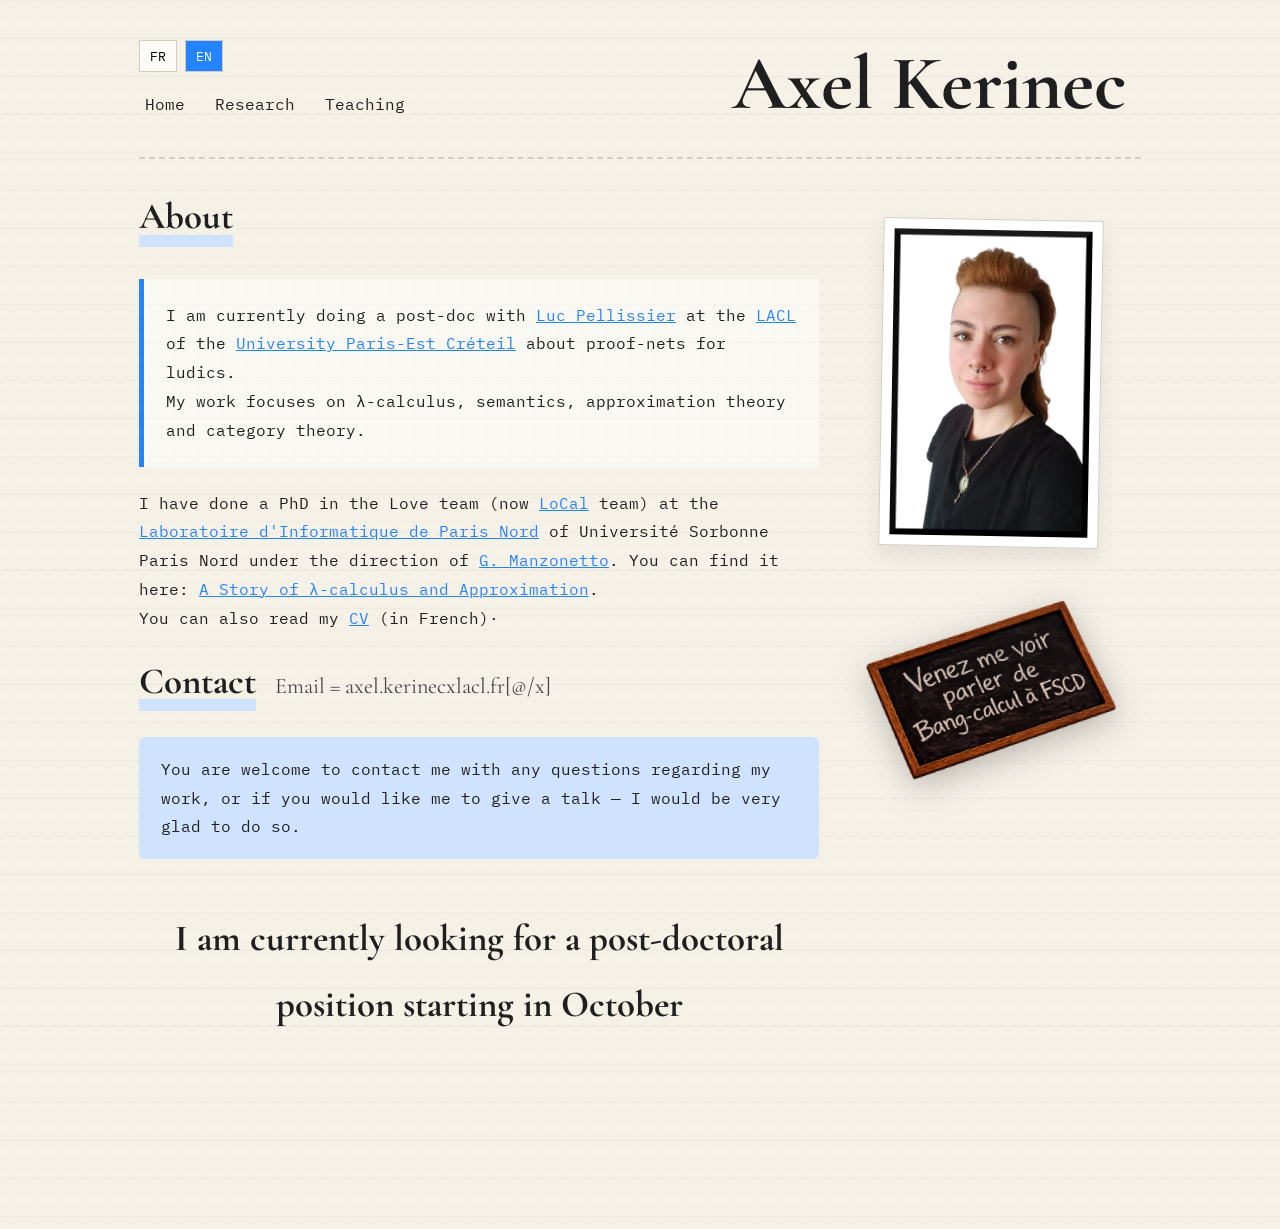
==== index.html @ fd35e809 "Update index.html" ====
<!DOCTYPE html>
<html>
<head>
<meta charset="UTF-8">
<meta name="viewport" content="width=device-width, initial-scale=1.0">
<title>Axel Kerinec</title>
<link rel="stylesheet" href="style.css">
</head>
<body>

<div class="page">

<div class="topbar">

<div class="left-tools">

<div class="language-switch">
<button data-lang-button="fr">FR</button>
<button data-lang-button="en">EN</button>
</div>


<nav>
<a href="index.html">
<span data-lang="en"class="hidden">Home</span>
<span data-lang="fr" >Accueil</span>
</a>

<a href="research.html">
<span data-lang="en" class="hidden">Research</span>
<span data-lang="fr" >Recherche</span>
</a>

<a href="teaching.html">
<span data-lang="en" class="hidden">Teaching</span>
<span data-lang="fr" >Enseignement</span>
</a>
</nav>


</div>

<h1 class="title">Axel Kerinec</h1>

</div>

<div class="hero">

<div>

<section data-lang="en" class="hidden">

<h2><span class="highlight-title">About</span></h2>

<div class="note">
      I am currently doing a post-doc with <a href="https://lacl.fr/~lpellissier/">Luc Pellissier</a> at the <a href="https://www.lacl.fr/fr/">LACL</a> of the <a href="https://www.u-pec.fr/">University Paris-Est Créteil</a> about proof-nets for ludics.<br>
      My work focuses on λ-calculus, semantics, approximation theory and category theory. 
</div>

<p>
I have done a PhD  in the Love team (now <a href="https://lipn.univ-paris13.fr/local/">LoCal</a> team) at the  <a href="https://lipn.univ-paris13.fr/">Laboratoire d'Informatique de Paris Nord</a> of Universit&eacute; Sorbonne Paris Nord under the direction of <a href="https://lipn.univ-paris13.fr/~gmanzonetto/">G. Manzonetto</a>.  You can find it here: <a href="includes/redaction.pdf">A Story of &lambda;-calculus and Approximation</a>.<br>
You can also read my <a href="includes/cv.pdf">CV</a> (in French)·
</p>
</section>

<section data-lang="fr">

<h2><span class="highlight-title">À propos</span></h2>

<div class="note">
Je suis actuellement en post-doctorat avec <a href="https://lacl.fr/~lpellissier/">Luc Pellissier</a> au <a href="https://www.lacl.fr/fr/">LACL</a> de <a href="https://www.u-pec.fr/">l'Université Paris-Est Créteil</a> au sujet de réseaux de preuves pour la ludique.<br>
Mes travaux portent sur le λ-calcul, la sémantique, la théorie de l’approximation ainsi que la théorie des catégories.
</div>

<p>
J’ai effectué une thèse au sein de l’équipe Love (désormais l’équipe <a href="https://lipn.univ-paris13.fr/local/">LoCal</a>) au <a href="https://lipn.univ-paris13.fr/">Laboratoire d'Informatique de Paris Nord</a> de l’Université Sorbonne Paris Nord sous la direction de <a href="https://lipn.univ-paris13.fr/~gmanzonetto/">G. Manzonetto</a>. Vous pouvez la consulter ici : <a href="includes/redaction.pdf">Une histoire de &lambda;-calcul et d'approximation</a>. <br>
Vous pouvez également lire mon <a href="includes/cv.pdf">CV</a>·
</p>
</section>

<section>


<h2 class="contact">
  <span class="contact-title"><span class="highlight-title">Contact</span></span>
  <span class="mail">
      &nbsp; Email = axel.kerinecxlacl.fr[@/x]
  </span>
</h2>
<section data-lang="en" class="hidden">
<p class="encard">You are welcome to contact me with any questions regarding my work, or if you would like me to give a talk — I would be very glad to do so.</span>
</p>
</section>

<section data-lang="fr">
      <p  class="encard">N'hésitez pas à me contacter pour toute question relative à mon travail, ou si vous souhaitez m'inviter à donner un séminaire — j'en serais très heureux.</span>
</p>
</section>


<section data-lang="en" class="hidden">
<h2 style="text-align: center;">I am currently looking for a post-doctoral position starting in October</h2>
</section>

      <section data-lang="fr">
<h2 style="text-align: center;">Je suis actuellement à la recherche d'un</br>post-doctorat pour octobre</h2>
</section>
      
</div>



      <div class="side-images">

    <div class="photo-frame">
      <img src="includes/moi.png" alt="Photo de moi">
    </div>
          
<br><br>
  <div class="promo-board">
      <img src="includes/annnonce.png" alt="Venez me voir parler de Bang-calcul à FSCD">
    </div>   
</div>
      
<script src="script.js"></script>

</body>
</html>
---- style.css ----
@import url('https://fonts.googleapis.com/css2?family=IBM+Plex+Mono:wght@300;400;500&family=Cormorant+Garamond:wght@400;600&display=swap');

:root {
    --paper: #f6f1e7;
    --ink: #1f1f1f;

    --blue: #2483ff;
    --blue-soft: #cfe3ff;

    --border: #d4ccbe;
}

/* =========================
   BASE
========================= */

* {
    box-sizing: border-box;
}

body {
     margin: 0;

    overflow-x: hidden;

    color: var(--ink);

    font-family: 'IBM Plex Mono', monospace;
    line-height: 1.8;

    background-color: var(--paper);

    /* texture papier */
    background-image:
        radial-gradient(rgba(0,0,0,0.03) 1px, transparent 1px),
        linear-gradient(rgba(0,0,0,0.025) 1px, transparent 1px);

    background-size:
        12px 12px,
        100% 38px;
}

.page {
    max-width: 1050px;

    margin: auto;

    padding:
        40px
        24px
        120px;
}

/* =========================
   HEADER
========================= */

.topbar {
    display: flex;

    justify-content: space-between;
    align-items: flex-start;

    gap: 40px;

    margin-bottom: 60px;

    padding-bottom: 24px;

    border-bottom:
        2px dashed var(--border);
}

.left-tools {
    display: flex;
    flex-direction: column;

    gap: 14px;
}

.title {
    display: inline-block;

    margin: 0;

    font-family:
        'Cormorant Garamond',
        serif;

    font-size: 4.8rem;

    line-height: 1;

 /*   background: var(--blue-soft);*/

    padding:
        6px 14px
        10px;

    border-radius: 8px;
}

/* =========================
   NAVIGATION
========================= */

nav {
    display: flex;

    flex-wrap: wrap;

    gap: 18px;
}

nav a {
    position: relative;

    text-decoration: none;

    color: var(--ink);

    padding: 4px 6px;
}

nav a::after {
    content: "";

    position: absolute;

    left: 4px;
    bottom: 2px;

    width: calc(100% - 8px);
    height: 12px;

    background: var(--blue-soft);

    z-index: -1;

    transform: scaleX(0);

    transform-origin: left;

    transition: transform 0.2s ease;
}

nav a:hover::after,
nav a.active::after {
    transform: scaleX(1);
}

/* =========================
   LANGUAGE SWITCH
========================= */

.language-switch {
    display: flex;
    gap: 8px;
}

.language-switch button {
    border:
        1px solid var(--border);

    background:
        rgba(255,255,255,0.7);

    padding:
        6px 10px;

    cursor: pointer;

    font-family: inherit;

    transition: 0.2s ease;
}

.language-switch button.active {
    background: var(--blue);

    color: white;
}

/* =========================
   MAIN LAYOUT
========================= */

.hero {
    display: grid;
    grid-template-columns: minmax(0,1fr) 300px;
    align-items: start;
    gap: 22px;
}

/* =========================
   PHOTO
========================= */

.side-images {
    display: flex;
    flex-direction: column;
    align-items: center;

    
}

/* PHOTO */

.photo-frame {
    width: 220px;
    max-width: 100%;

    background: white;

    padding: 10px;

    border: 1px solid var(--border);

    transform: rotate(1deg);

    box-shadow:
        0 10px 20px rgba(0,0,0,0.08);
}

.photo-frame img {
    width: 100%;
    display: block;
}

/* TABLEAU */

.promo-board img {
    width: 260px;
    max-width: 100%;

    display: block;

    transform: rotate(-8deg);

    filter:
        drop-shadow(0 8px 16px rgba(0,0,0,0.25));
}
/* =========================
   CONTENT
========================= */

.note,
.paper {
    background:
        rgba(255,255,255,0.45);

    border-left:
        5px solid var(--blue);

    padding: 22px;

    margin: 22px 0;
}

h2 {
    position: relative;

    display: inline-block;

    font-family:
        'Cormorant Garamond',
        serif;

    font-size: 2.3rem;
}

.highlight-title {
    position: relative;
    display: inline-block;
}

.highlight-title::after {
    content: "";

    position: absolute;

    left: 0;
    bottom: 4px;

    width: 100%;
    height: 12px;

    background: var(--blue-soft);

    z-index: -1;
}

a {
    color: var(--blue);
}

/* =========================
   UTILITIES
========================= */

.hidden {
    display: none;
}

/* =========================
   RESPONSIVE
========================= */

@media (max-width: 850px) {

    .hero {
        grid-template-columns: 1fr;
    }

    .title {
        font-size: 3.4rem;
    }

    .topbar {
        flex-direction: column;
    }
}

/* =========================
   DECALAGES
========================= */
.hero > div:first-child {
    transform: translateY(-65px);
}
.hero > div:first-child,
.publications {
    transform: translateY(-65px);
}
.hero > div:first-child,
.cours {
    transform: translateY(-65px);
}
h2 {
    margin-bottom: 6px;
}
h2.contact {
    margin-top: 0;
}
/* =========================
   FOND COULEUR
========================= */
.encard {
   background: var(--blue-soft);

    padding:
        18px
        22px;

    border-radius: 6px;

    width: fit-content;

    max-width: 700px;
}

/* =========================
   CONTACT
========================= */
.mail {
  font-size: 0.6em;   /* plus petit que le titre */
  font-weight: normal;
  color: #444;
}
body {
    margin: 0;
}
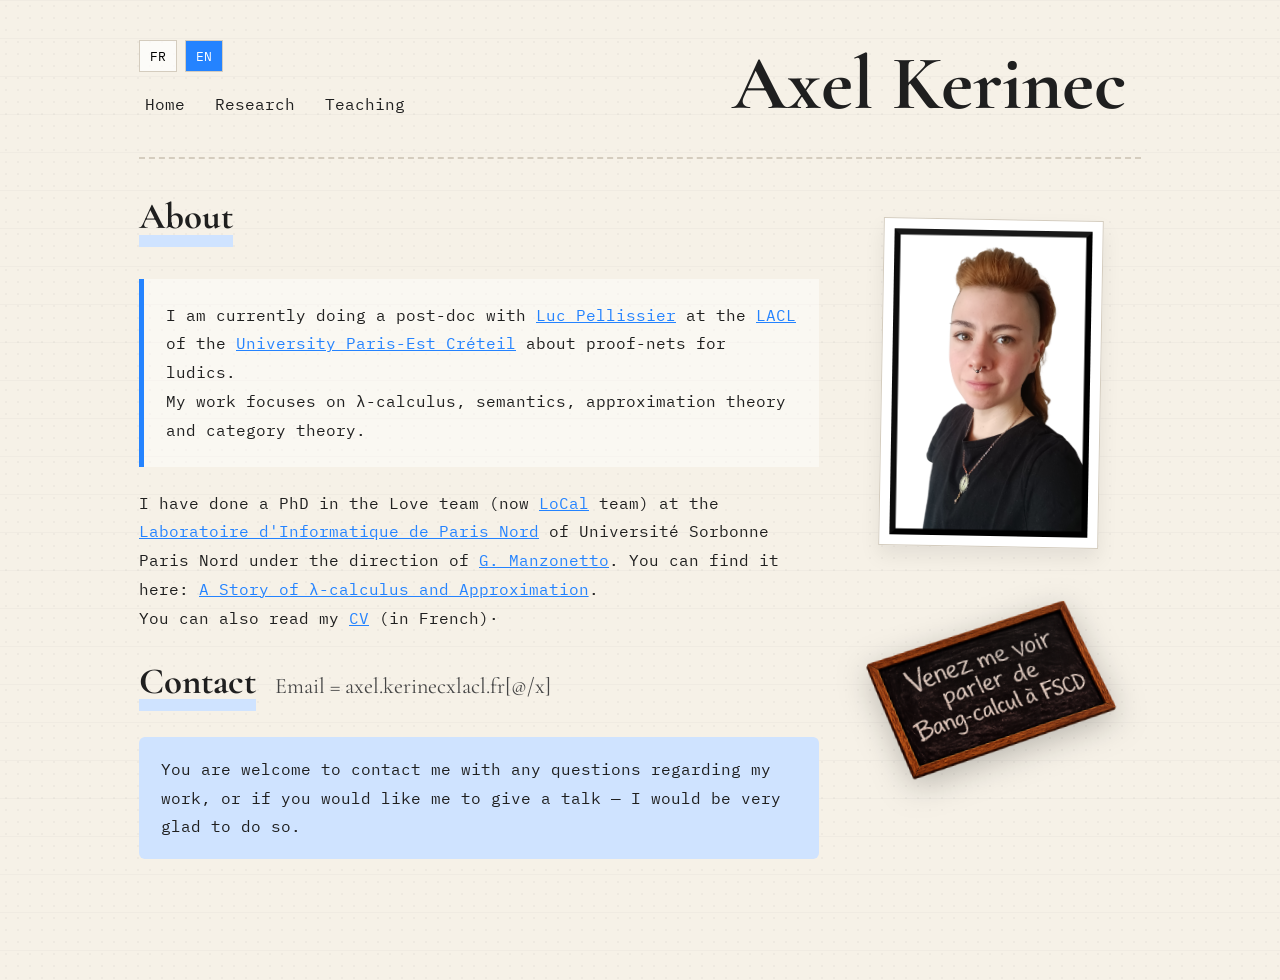
==== commit 7e1cef1b: "Update index.html" ====
--- a/index.html
+++ b/index.html
@@ -98,13 +98,7 @@
 </section>
 
 
-<section data-lang="en" class="hidden">
-<h2 style="text-align: center;">I am currently looking for a post-doctoral position starting in October</h2>
-</section>
-
-      <section data-lang="fr">
-<h2 style="text-align: center;">Je suis actuellement à la recherche d'un</br>post-doctorat pour octobre</h2>
-</section>
+      
       
 </div>
 
--- a/style.css
+++ b/style.css
@@ -49,7 +49,6 @@
     padding:
         40px
         24px
-        120px;
 }
 
 /* =========================
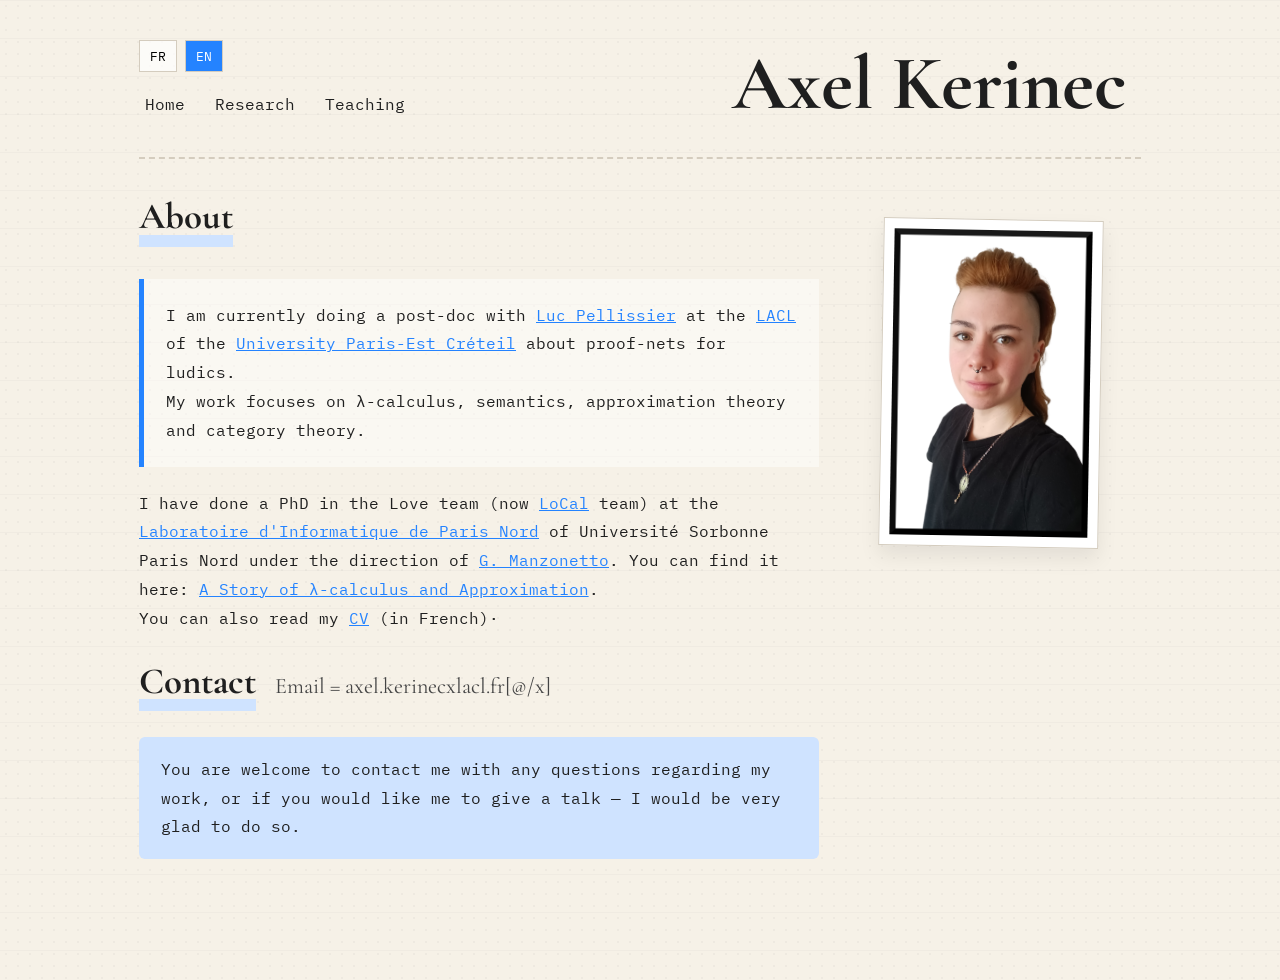
==== commit 55d13718: "Update index.html" ====
--- a/index.html
+++ b/index.html
@@ -109,11 +109,7 @@
     <div class="photo-frame">
       <img src="includes/moi.png" alt="Photo de moi">
     </div>
-          
-<br><br>
-  <div class="promo-board">
-      <img src="includes/annnonce.png" alt="Venez me voir parler de Bang-calcul à FSCD">
-    </div>   
+           
 </div>
       
 <script src="script.js"></script>
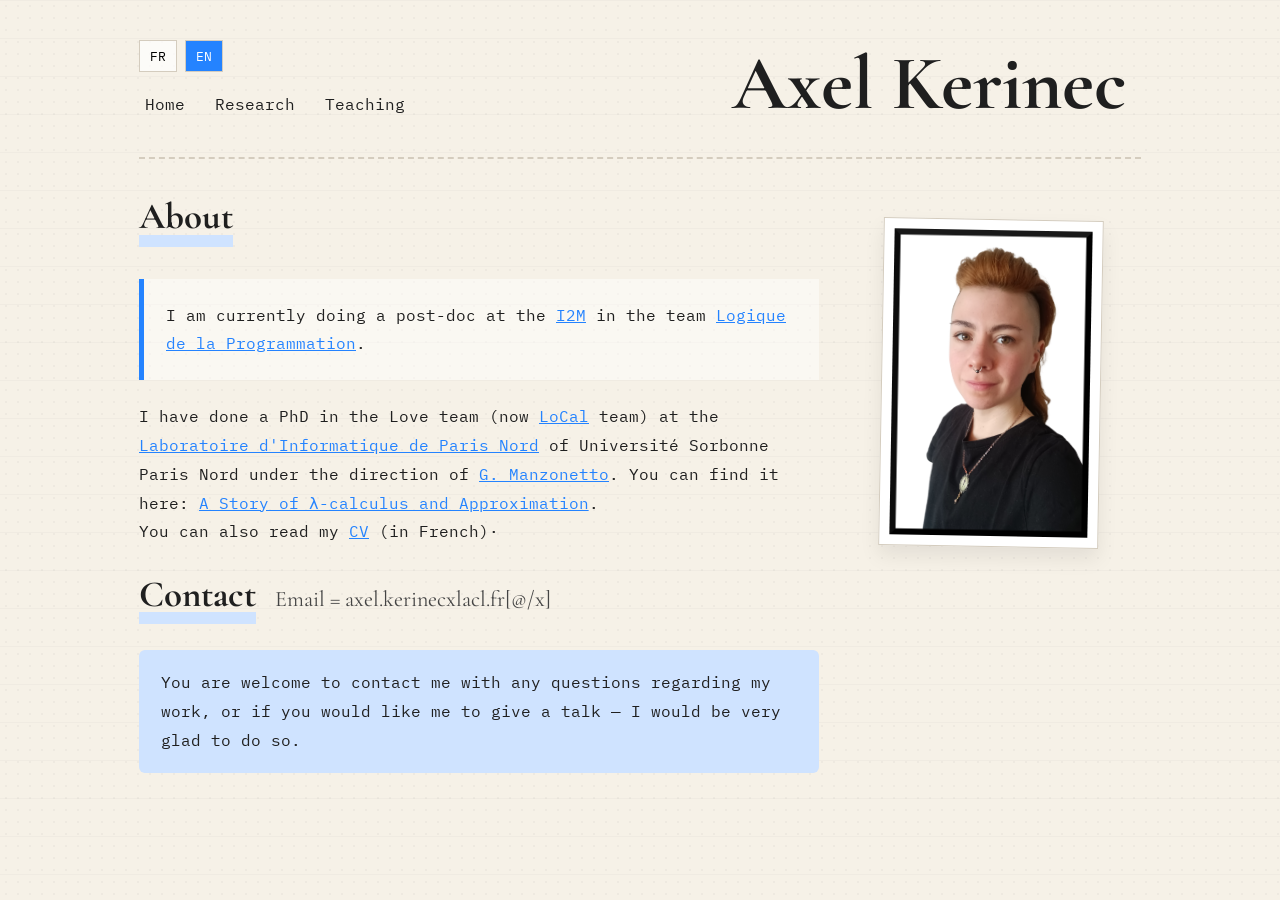
==== commit e600d2b9: "Update index.html" ====
--- a/index.html
+++ b/index.html
@@ -9,16 +9,12 @@
 <body>
 
 <div class="page">
-
 <div class="topbar">
-
 <div class="left-tools">
-
 <div class="language-switch">
 <button data-lang-button="fr">FR</button>
 <button data-lang-button="en">EN</button>
 </div>
-
 
 <nav>
 <a href="index.html">
@@ -36,25 +32,19 @@
 <span data-lang="fr" >Enseignement</span>
 </a>
 </nav>
-
-
 </div>
 
 <h1 class="title">Axel Kerinec</h1>
-
 </div>
 
 <div class="hero">
-
 <div>
-
 <section data-lang="en" class="hidden">
 
 <h2><span class="highlight-title">About</span></h2>
 
 <div class="note">
-      I am currently doing a post-doc with <a href="https://lacl.fr/~lpellissier/">Luc Pellissier</a> at the <a href="https://www.lacl.fr/fr/">LACL</a> of the <a href="https://www.u-pec.fr/">University Paris-Est Créteil</a> about proof-nets for ludics.<br>
-      My work focuses on λ-calculus, semantics, approximation theory and category theory. 
+      I am currently doing a post-doc at the <a href="https://www.i2m.univ-amu.fr/">I2M</a> in the team <a href="https://www.i2m.univ-amu.fr/equipes-scientifiques/groupe-arithmetique-geometrie-logique-et-representations-aglr/equipe-logique-de-la-programmation-ldp/">Logique de la Programmation</a>.<br>
 </div>
 
 <p>
@@ -68,7 +58,7 @@
 <h2><span class="highlight-title">À propos</span></h2>
 
 <div class="note">
-Je suis actuellement en post-doctorat avec <a href="https://lacl.fr/~lpellissier/">Luc Pellissier</a> au <a href="https://www.lacl.fr/fr/">LACL</a> de <a href="https://www.u-pec.fr/">l'Université Paris-Est Créteil</a> au sujet de réseaux de preuves pour la ludique.<br>
+Je suis actuellement en post-doctorat à l'<a href="https://www.i2m.univ-amu.fr/">I2M</a> au sein de l'équipe <a href="https://www.i2m.univ-amu.fr/equipes-scientifiques/groupe-arithmetique-geometrie-logique-et-representations-aglr/equipe-logique-de-la-programmation-ldp/">Logique de la Programmation</a>.<br>
 Mes travaux portent sur le λ-calcul, la sémantique, la théorie de l’approximation ainsi que la théorie des catégories.
 </div>
 
@@ -79,7 +69,6 @@
 </section>
 
 <section>
-
 
 <h2 class="contact">
   <span class="contact-title"><span class="highlight-title">Contact</span></span>
@@ -93,23 +82,16 @@
 </section>
 
 <section data-lang="fr">
-      <p  class="encard">N'hésitez pas à me contacter pour toute question relative à mon travail, ou si vous souhaitez m'inviter à donner un séminaire — j'en serais très heureux.</span>
+<p  class="encard">N'hésitez pas à me contacter pour toute question relative à mon travail, ou si vous souhaitez m'inviter à donner un séminaire — j'en serais très heureux.</span>
 </p>
-</section>
-
-
-      
-      
+</section>   
 </div>
 
 
-
-      <div class="side-images">
-
+<div class="side-images">
     <div class="photo-frame">
       <img src="includes/moi.png" alt="Photo de moi">
-    </div>
-           
+    </div>     
 </div>
       
 <script src="script.js"></script>
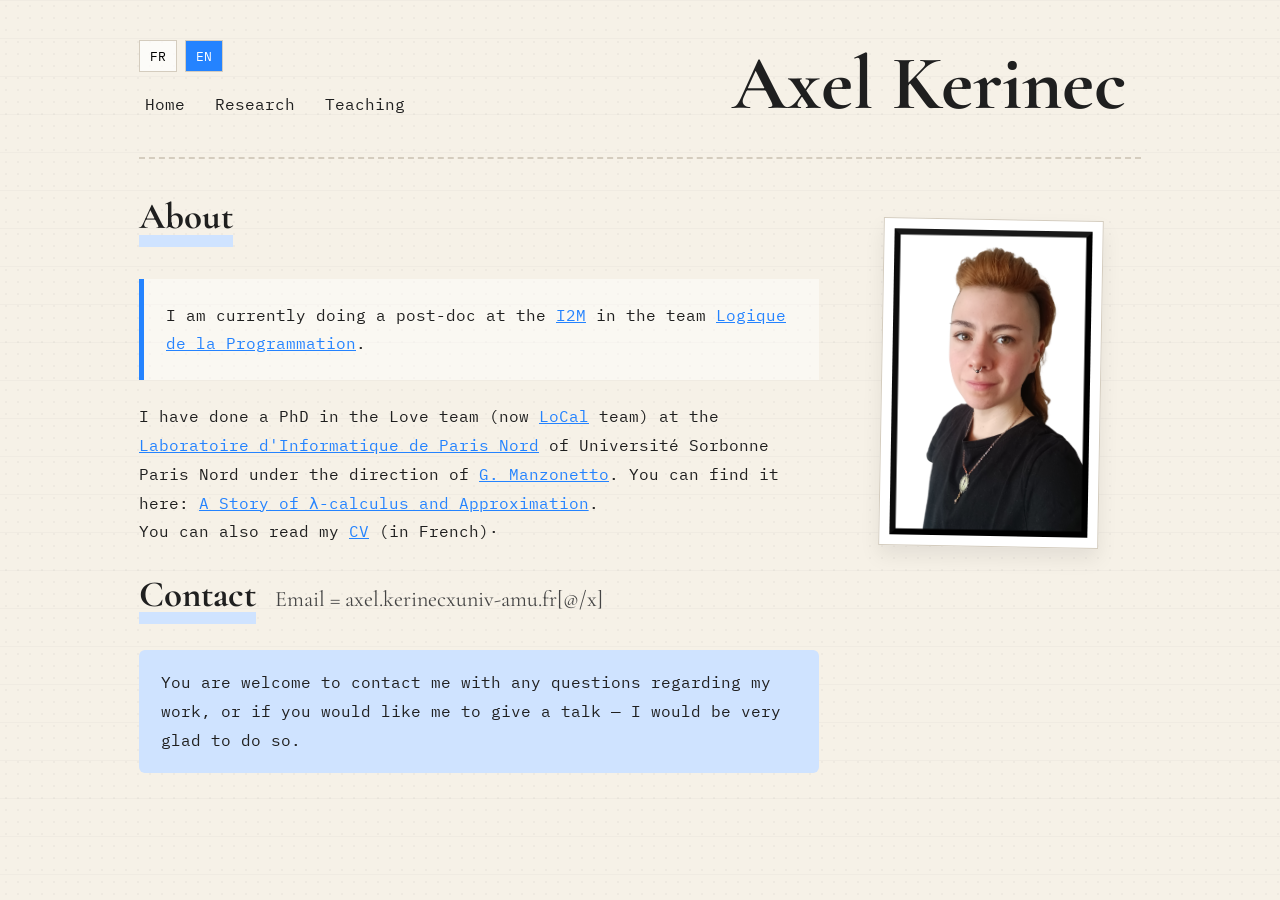
==== commit eda01a93: "Update index.html" ====
--- a/index.html
+++ b/index.html
@@ -73,7 +73,7 @@
 <h2 class="contact">
   <span class="contact-title"><span class="highlight-title">Contact</span></span>
   <span class="mail">
-      &nbsp; Email = axel.kerinecxlacl.fr[@/x]
+      &nbsp; Email = axel.kerinecxuniv-amu.fr[@/x]
   </span>
 </h2>
 <section data-lang="en" class="hidden">
